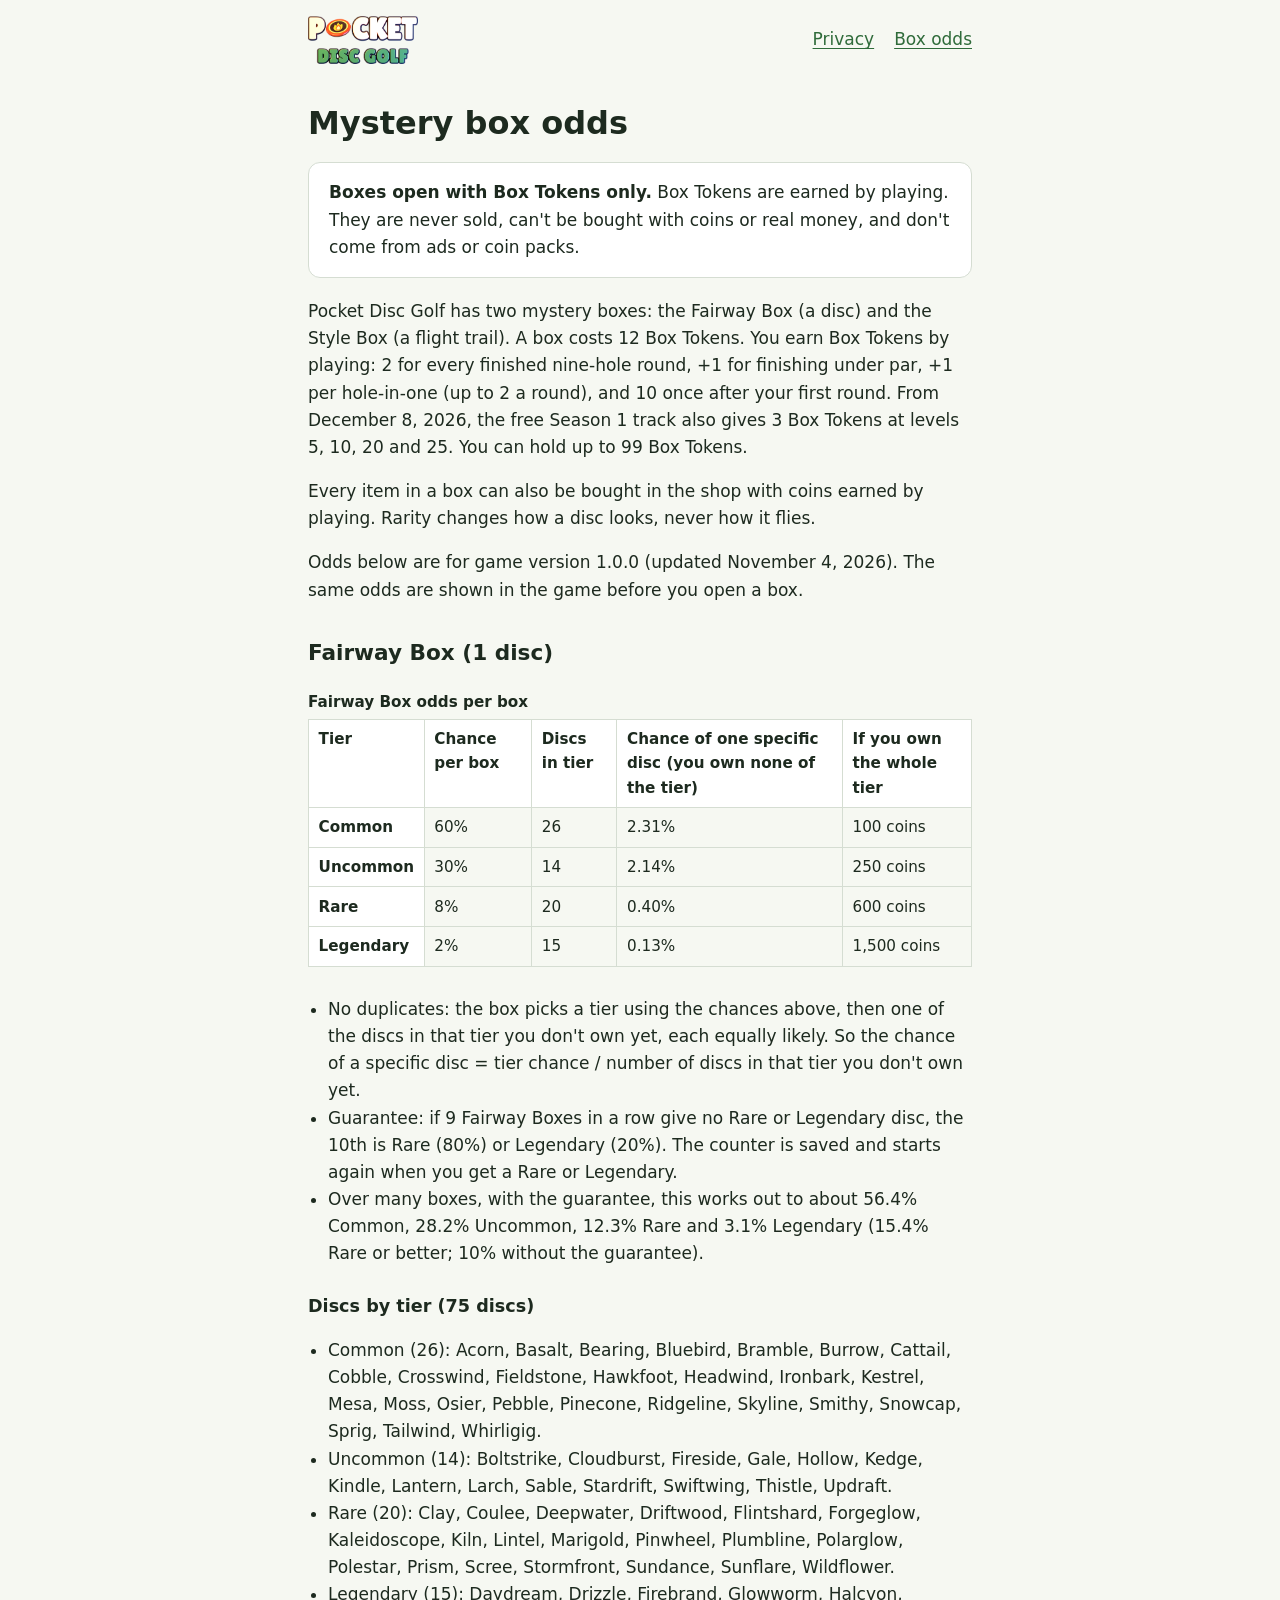
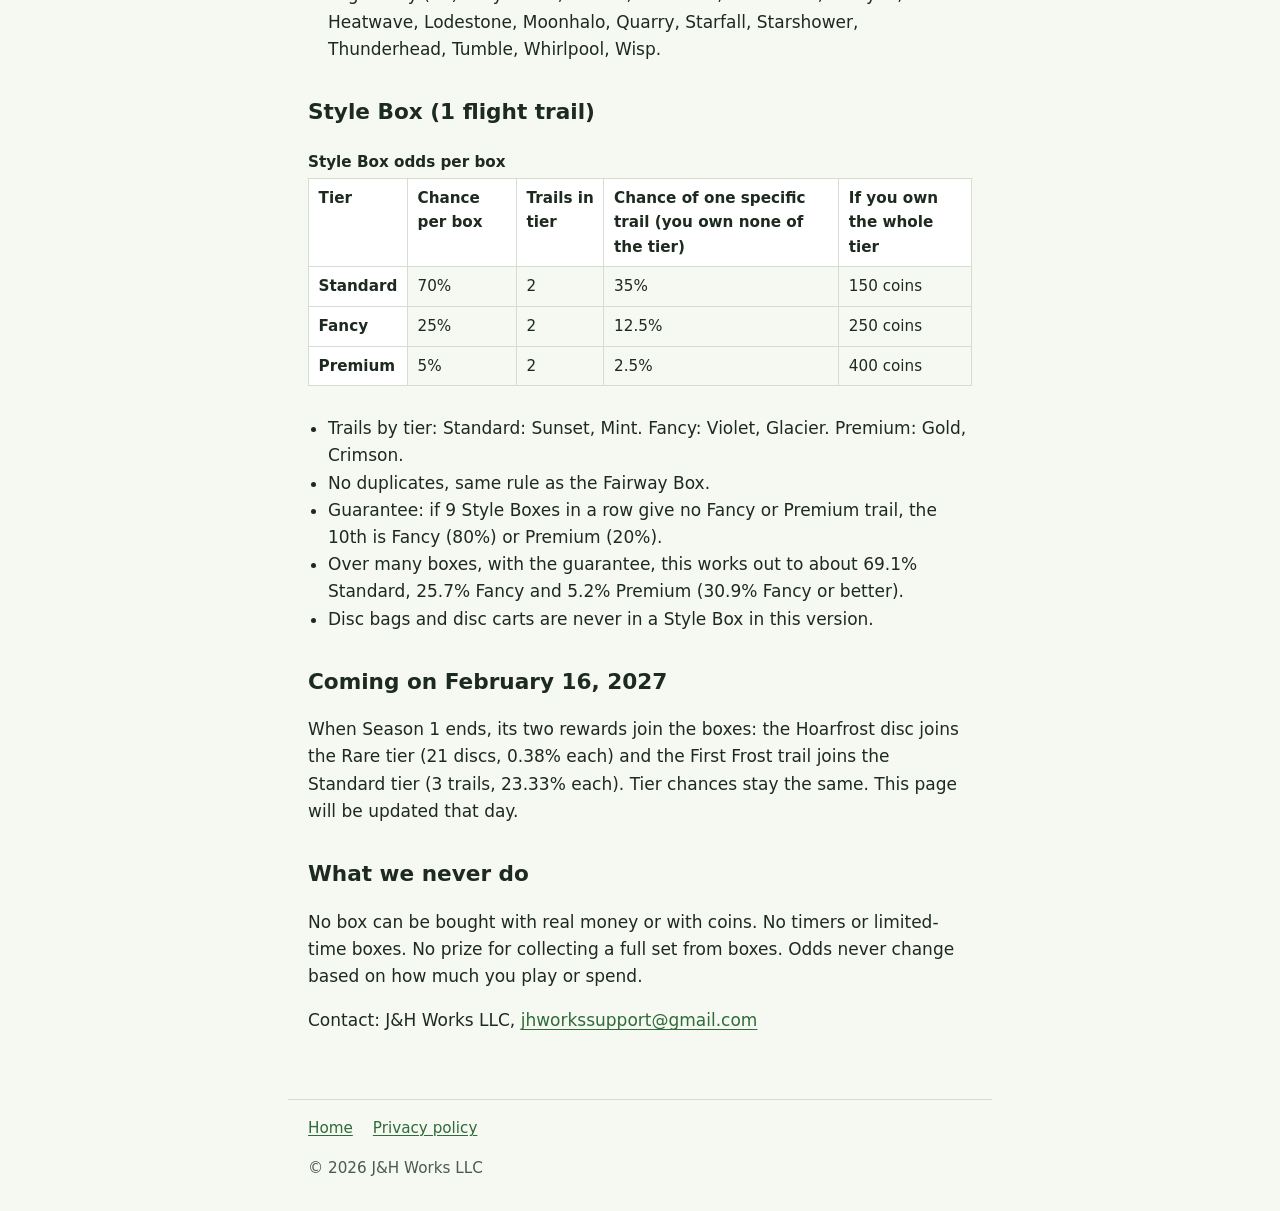
==== odds/index.html @ 50ba491c "Publish box odds page (from v1 6102a35)" ====
<!doctype html>
<html lang="en">
<head>
<meta charset="utf-8">
<meta name="viewport" content="width=device-width, initial-scale=1">
<title>Mystery box odds | Pocket Disc Golf</title>
<meta name="description" content="Pocket Disc Golf mystery box odds. Boxes open only with Box Tokens earned by playing; never sold.">
<link rel="icon" type="image/png" href="../assets/icon-192.png">
<link rel="stylesheet" href="../assets/site.css">
</head>
<body>
<!--
  STATUS: READY (dg-qa-community, job LISTING-ODDS, 2026-11-04). The PM publishes it; nothing here was pushed.
  Every number below was read from the v1 build: branch claude/project-thread-14v6n7 @ 6102a35 (draft PR #157), version 1.0.0.
  Printed by a headless Godot 4.5.2 run of the real code (GameState.reward_pool(), MysteryBoxes.odds/tier_size,
  ShopCatalog.style_pool()) for the dates 2026-11-04 and 2026-11-20, and checked with a 1,000,000-box simulation of
  MysteryBoxes.roll_tier + next_dry (seed 20261104). Full evidence: studio2/reviews/LISTING-ODDS.md.
  Code lines the numbers come from (at 6102a35):
    resources/economy/economy.tres:34      box_token_price = 12
    resources/economy/economy.tres:35-38   fairway_common 60, uncommon 30, rare 8, legendary 2
    resources/economy/economy.tres:39-41   style_standard 70, fancy 25, premium 5
    resources/economy/economy.tres:42-43   box_pity_after = 10, box_pity_top = 20 (pity box 80 / 20)
    resources/economy/economy.tres:20-23, 44-46  tier-full coins 100 / 250 / 600 / 1500 and 150 / 250 / 400
    resources/economy/economy.tres:28-33   token_round 2, token_under_par 1, token_ace 1, token_ace_cap 2, token_welcome 10, token_cap 99
    scripts/economy/MysteryBoxes.gd:37     odds() (normal and pity tables), :56 is_pity(), :65 roll_tier(), :103 roll() (no duplicates; full tier pays coins)
    autoload/GameState.gd:1023             reward_pool() = every disc in resources/discs/ that is out on the phone's date (75 at launch)
    resources/discs/hoarfrost.tres:22      Hoarfrost available_from 2027-02-16 (not in the launch pool)
    scripts/economy/ShopCatalog.gd:151     style_pool() = released trails + bags_for_sale(); autoload/GameState.gd:79 BAGS_ON_SALE := false (bags not in v1 boxes)
    scripts/economy/ShopCatalog.gd:18-28   the 6 launch trails (+ First Frost, available_from 2027-02-16)
    resources/liveops/season_01.tres       Season 1 free track (2026-12-08..2027-02-15) pays 3 Box Tokens at levels 5, 10, 20, 25
  Re-check this page whenever economy.tres, resources/discs/ or ShopCatalog changes, and on 2027-02-16 (see the note at the end).
-->
<a class="skip" href="#main">Skip to content</a>
<header>
  <nav aria-label="Main">
    <a class="home" href="../"><img src="../assets/logo-wordmark.png" width="110" height="48" alt="Pocket Disc Golf home"></a>
    <a href="../privacy/">Privacy</a>
    <a href="./" aria-current="page">Box odds</a>
  </nav>
</header>

<main id="main">
<h1>Mystery box odds</h1>

<p class="card"><strong>Boxes open with Box Tokens only.</strong> Box Tokens are earned by playing. They are never sold,
can't be bought with coins or real money, and don't come from ads or coin packs.</p>

<p>Pocket Disc Golf has two mystery boxes: the Fairway Box (a disc) and the Style Box (a flight trail). A box costs
12 Box Tokens. You earn Box Tokens by playing: 2 for every finished nine-hole round, +1 for finishing under par, +1 per
hole-in-one (up to 2 a round), and 10 once after your first round. From December 8, 2026, the free Season 1 track also
gives 3 Box Tokens at levels 5, 10, 20 and 25. You can hold up to 99 Box Tokens.</p>
<p>Every item in a box can also be bought in the shop with coins earned by playing. Rarity changes how a disc looks,
never how it flies.</p>
<p>Odds below are for game version 1.0.0 (updated November 4, 2026). The same odds are shown in the game before you
open a box.</p>

<h2>Fairway Box (1 disc)</h2>
<div class="table-wrap" tabindex="0" role="region" aria-label="Scrollable table">
<table>
  <caption>Fairway Box odds per box</caption>
  <thead>
    <tr><th scope="col">Tier</th><th scope="col">Chance per box</th><th scope="col">Discs in tier</th>
      <th scope="col">Chance of one specific disc (you own none of the tier)</th><th scope="col">If you own the whole tier</th></tr>
  </thead>
  <tbody>
    <tr><th scope="row">Common</th><td>60%</td><td>26</td><td>2.31%</td><td>100 coins</td></tr>
    <tr><th scope="row">Uncommon</th><td>30%</td><td>14</td><td>2.14%</td><td>250 coins</td></tr>
    <tr><th scope="row">Rare</th><td>8%</td><td>20</td><td>0.40%</td><td>600 coins</td></tr>
    <tr><th scope="row">Legendary</th><td>2%</td><td>15</td><td>0.13%</td><td>1,500 coins</td></tr>
  </tbody>
</table>
</div>
<ul>
  <li>No duplicates: the box picks a tier using the chances above, then one of the discs in that tier you don't own
    yet, each equally likely. So the chance of a specific disc = tier chance / number of discs in that tier you don't
    own yet.</li>
  <li>Guarantee: if 9 Fairway Boxes in a row give no Rare or Legendary disc, the 10th is Rare (80%) or Legendary (20%).
    The counter is saved and starts again when you get a Rare or Legendary.</li>
  <li>Over many boxes, with the guarantee, this works out to about 56.4% Common, 28.2% Uncommon, 12.3% Rare and
    3.1% Legendary (15.4% Rare or better; 10% without the guarantee).</li>
</ul>
<h3>Discs by tier (75 discs)</h3>
<ul>
  <li>Common (26): Acorn, Basalt, Bearing, Bluebird, Bramble, Burrow, Cattail, Cobble, Crosswind, Fieldstone,
    Hawkfoot, Headwind, Ironbark, Kestrel, Mesa, Moss, Osier, Pebble, Pinecone, Ridgeline, Skyline, Smithy, Snowcap,
    Sprig, Tailwind, Whirligig.</li>
  <li>Uncommon (14): Boltstrike, Cloudburst, Fireside, Gale, Hollow, Kedge, Kindle, Lantern, Larch, Sable, Stardrift,
    Swiftwing, Thistle, Updraft.</li>
  <li>Rare (20): Clay, Coulee, Deepwater, Driftwood, Flintshard, Forgeglow, Kaleidoscope, Kiln, Lintel, Marigold,
    Pinwheel, Plumbline, Polarglow, Polestar, Prism, Scree, Stormfront, Sundance, Sunflare, Wildflower.</li>
  <li>Legendary (15): Daydream, Drizzle, Firebrand, Glowworm, Halcyon, Heatwave, Lodestone, Moonhalo, Quarry,
    Starfall, Starshower, Thunderhead, Tumble, Whirlpool, Wisp.</li>
</ul>

<h2>Style Box (1 flight trail)</h2>
<div class="table-wrap" tabindex="0" role="region" aria-label="Scrollable table">
<table>
  <caption>Style Box odds per box</caption>
  <thead>
    <tr><th scope="col">Tier</th><th scope="col">Chance per box</th><th scope="col">Trails in tier</th>
      <th scope="col">Chance of one specific trail (you own none of the tier)</th><th scope="col">If you own the whole tier</th></tr>
  </thead>
  <tbody>
    <tr><th scope="row">Standard</th><td>70%</td><td>2</td><td>35%</td><td>150 coins</td></tr>
    <tr><th scope="row">Fancy</th><td>25%</td><td>2</td><td>12.5%</td><td>250 coins</td></tr>
    <tr><th scope="row">Premium</th><td>5%</td><td>2</td><td>2.5%</td><td>400 coins</td></tr>
  </tbody>
</table>
</div>
<ul>
  <li>Trails by tier: Standard: Sunset, Mint. Fancy: Violet, Glacier. Premium: Gold, Crimson.</li>
  <li>No duplicates, same rule as the Fairway Box.</li>
  <li>Guarantee: if 9 Style Boxes in a row give no Fancy or Premium trail, the 10th is Fancy (80%) or Premium (20%).</li>
  <li>Over many boxes, with the guarantee, this works out to about 69.1% Standard, 25.7% Fancy and 5.2% Premium
    (30.9% Fancy or better).</li>
  <li>Disc bags and disc carts are never in a Style Box in this version.</li>
</ul>

<h2>Coming on February 16, 2027</h2>
<p>When Season 1 ends, its two rewards join the boxes: the Hoarfrost disc joins the Rare tier (21 discs, 0.38% each)
and the First Frost trail joins the Standard tier (3 trails, 23.33% each). Tier chances stay the same. This page will
be updated that day.</p>

<h2>What we never do</h2>
<p>No box can be bought with real money or with coins. No timers or limited-time boxes. No prize for collecting a full
set from boxes. Odds never change based on how much you play or spend.</p>

<p>Contact: J&amp;H Works LLC, <a href="mailto:jhworkssupport@gmail.com">jhworkssupport@gmail.com</a></p>
</main>

<footer>
  <nav aria-label="Footer">
    <a href="../">Home</a>
    <a href="../privacy/">Privacy policy</a>
  </nav>
  <p>&copy; 2026 J&amp;H Works LLC</p>
</footer>
</body>
</html>
---- assets/site.css ----
/* Pocket Disc Golf website. One small stylesheet, system fonts only, no external requests. */
:root {
  --bg: #f6f8f2;
  --text: #1d2a1f;
  --muted: #4a5a4c;
  --accent: #2f6b3a;
  --accent-dark: #1f4a28;
  --card: #ffffff;
  --line: #d5ddd2;
  --todo-bg: #fff4d6;
  --todo-line: #b07a00;
}
@media (prefers-color-scheme: dark) {
  :root {
    --bg: #121a14;
    --text: #e7efe6;
    --muted: #b4c3b4;
    --accent: #8fd19a;
    --accent-dark: #b5e6bc;
    --card: #1b261d;
    --line: #34463a;
    --todo-bg: #3a2f10;
    --todo-line: #e0b54a;
  }
}
* { box-sizing: border-box; }
html { -webkit-text-size-adjust: 100%; }
body {
  margin: 0;
  background: var(--bg);
  color: var(--text);
  font: 1.0625rem/1.6 system-ui, -apple-system, "Segoe UI", Roboto, "Helvetica Neue", Arial, sans-serif;
}
.skip {
  position: absolute; left: -999px; top: 0;
  background: var(--accent); color: #fff; padding: .5rem 1rem;
}
.skip:focus { left: 0; z-index: 10; }
header, main, footer { max-width: 44rem; margin: 0 auto; padding: 1rem 1.25rem; }
header nav { display: flex; flex-wrap: wrap; gap: .25rem 1.25rem; align-items: center; }
header nav a.home { font-weight: 700; margin-right: auto; display: inline-block; line-height: 0; }
header nav a.home img { display: block; height: 48px; width: auto; }
a { color: var(--accent); text-underline-offset: .15em; }
a:hover { color: var(--accent-dark); }
a:focus-visible, .button:focus-visible { outline: 3px solid var(--accent); outline-offset: 3px; border-radius: 4px; }
h1 { font-size: 2rem; line-height: 1.2; margin: .5rem 0; }
h2 { font-size: 1.35rem; margin: 2rem 0 .5rem; }
h3 { font-size: 1.1rem; margin: 1.5rem 0 .25rem; }
.hero { text-align: center; padding-top: 1rem; }
.hero img { width: 160px; height: 160px; border-radius: 22%; box-shadow: 0 4px 18px rgba(0,0,0,.18); }
.tagline { font-size: 1.3rem; font-weight: 700; color: var(--accent); margin: .25rem 0 1rem; }
.button {
  display: inline-block; background: var(--accent); color: #fff; text-decoration: none;
  padding: .8rem 1.4rem; border-radius: 999px; font-weight: 700; min-height: 48px;
}
@media (prefers-color-scheme: dark) { .button { color: #0d1a10; } }
.button:hover { background: var(--accent-dark); color: #fff; }
.card { background: var(--card); border: 1px solid var(--line); border-radius: 12px; padding: 1rem 1.25rem; margin: 1.25rem 0; }
.todo { background: var(--todo-bg); border-left: 4px solid var(--todo-line); padding: .5rem .75rem; font-size: .95rem; }
ul { padding-left: 1.25rem; }
address { font-style: normal; }
.table-wrap { overflow-x: auto; }
table { border-collapse: collapse; width: 100%; margin: .75rem 0; font-size: .95rem; }
th, td { border: 1px solid var(--line); padding: .45rem .6rem; text-align: left; vertical-align: top; }
th { background: var(--card); }
caption { text-align: left; font-weight: 700; padding-bottom: .25rem; }
.muted, footer { color: var(--muted); font-size: .95rem; }
footer { border-top: 1px solid var(--line); margin-top: 2rem; }
footer nav { display: flex; flex-wrap: wrap; gap: .25rem 1.25rem; }
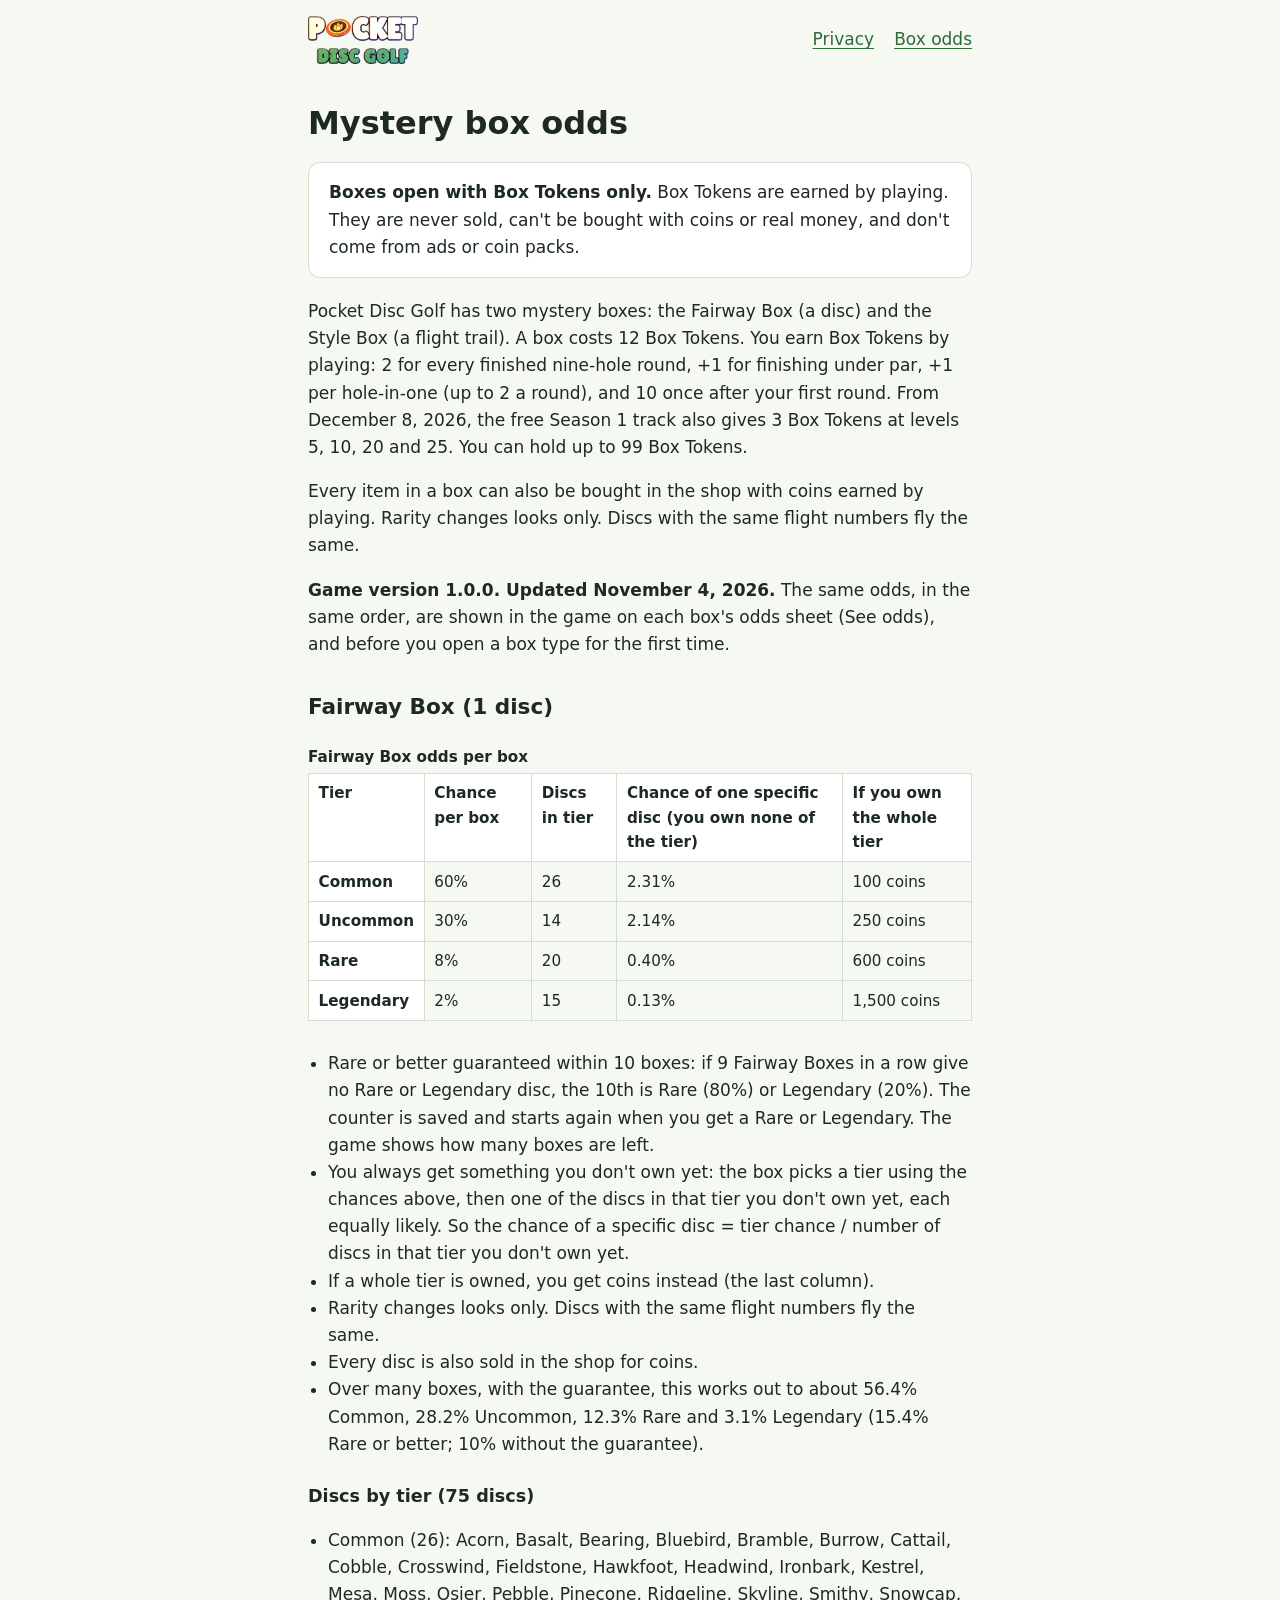
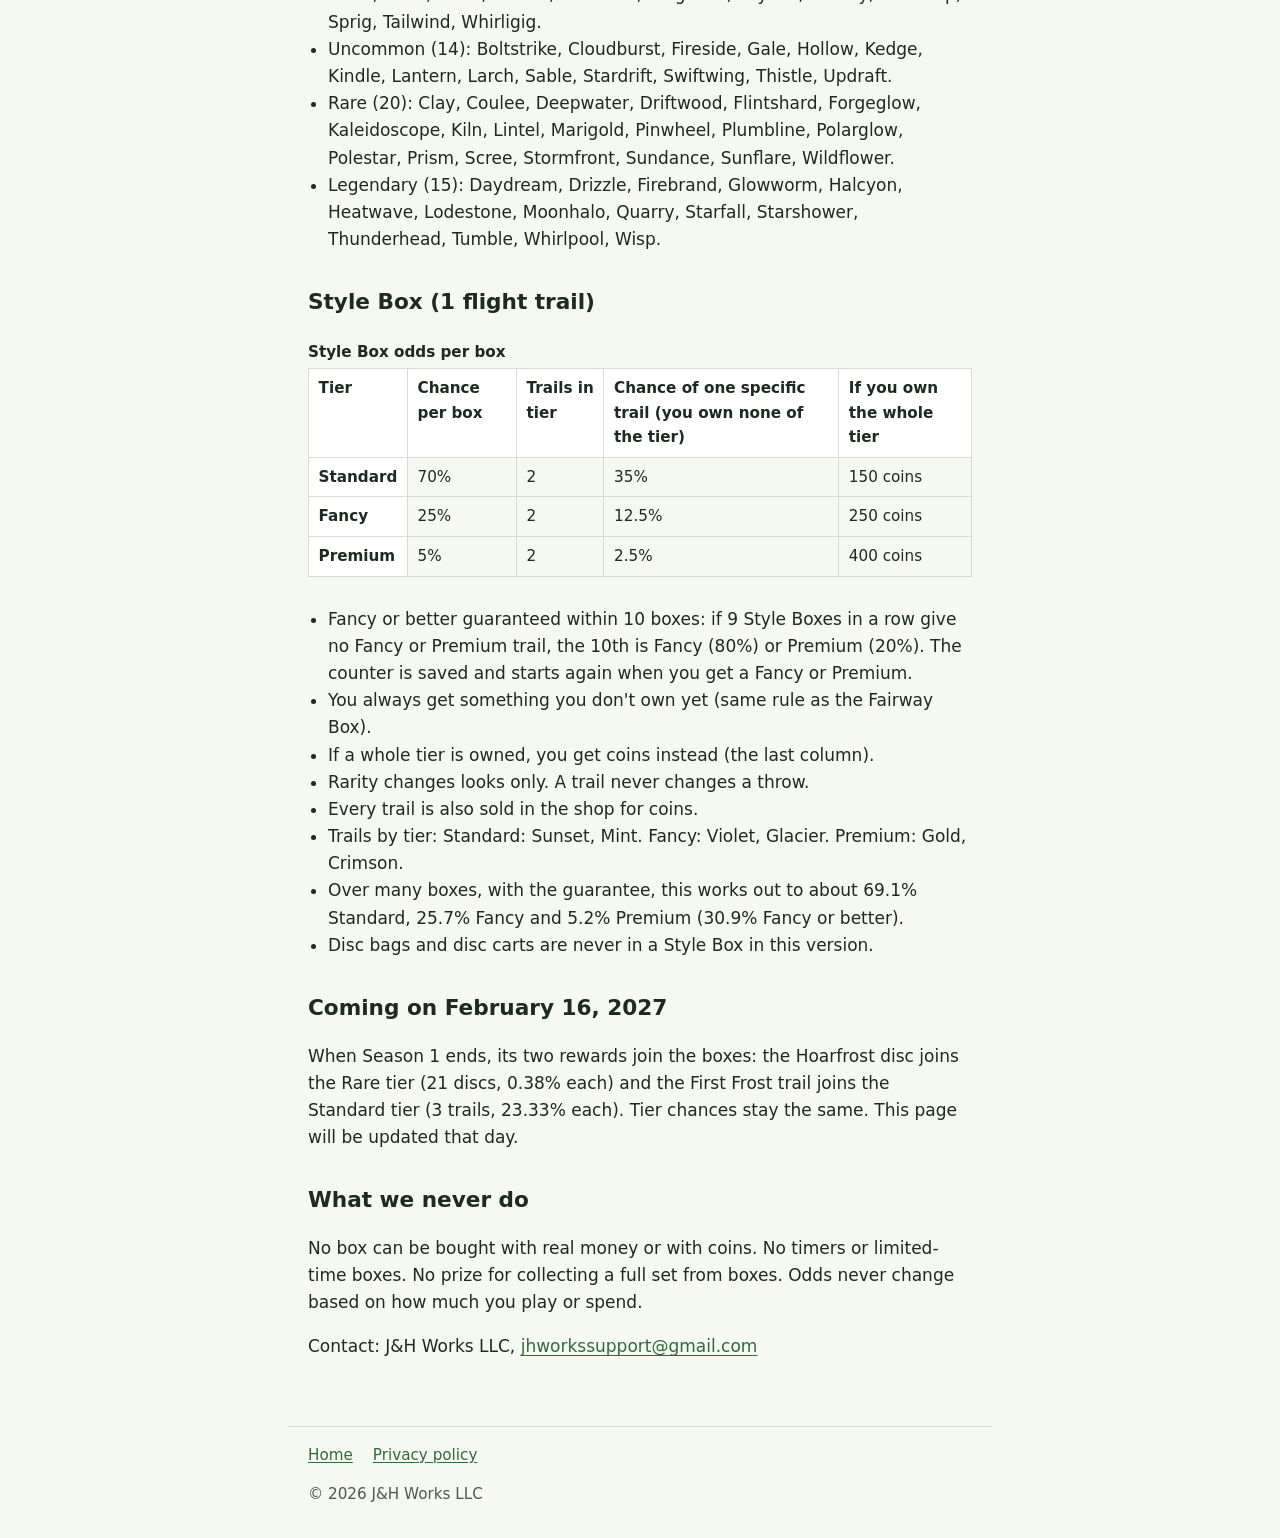
==== commit e489a6dd: "Odds page: same order and wording as the in-game sheet (numbers unchanged)" ====
--- a/odds/index.html
+++ b/odds/index.html
@@ -10,7 +10,11 @@
 </head>
 <body>
 <!--
-  STATUS: READY (dg-qa-community, job LISTING-ODDS, 2026-11-04). The PM publishes it; nothing here was pushed.
+  STATUS: READY (dg-qa-community, job LISTING-ODDS, 2026-11-04; re-synced to the in-game sheet order in job ODDS-SYNC,
+  2026-11-04, numbers re-dumped from 6102a35: unchanged). The PM publishes it; nothing here was pushed.
+  In-game sheet order (scripts/mobile/BoxOverlay.gd:104-118 at 6102a35): tier rows (name, %, owned x/y) -> pity line ->
+  "You always get something you don't own yet." -> "If a whole tier is owned, you get coins instead." -> RARITY_LINE ->
+  "Every item is also sold in the shop for coins." Keep each box section in that order.
   Every number below was read from the v1 build: branch claude/project-thread-14v6n7 @ 6102a35 (draft PR #157), version 1.0.0.
   Printed by a headless Godot 4.5.2 run of the real code (GameState.reward_pool(), MysteryBoxes.odds/tier_size,
   ShopCatalog.style_pool()) for the dates 2026-11-04 and 2026-11-20, and checked with a 1,000,000-box simulation of
@@ -49,10 +53,10 @@
 12 Box Tokens. You earn Box Tokens by playing: 2 for every finished nine-hole round, +1 for finishing under par, +1 per
 hole-in-one (up to 2 a round), and 10 once after your first round. From December 8, 2026, the free Season 1 track also
 gives 3 Box Tokens at levels 5, 10, 20 and 25. You can hold up to 99 Box Tokens.</p>
-<p>Every item in a box can also be bought in the shop with coins earned by playing. Rarity changes how a disc looks,
-never how it flies.</p>
-<p>Odds below are for game version 1.0.0 (updated November 4, 2026). The same odds are shown in the game before you
-open a box.</p>
+<p>Every item in a box can also be bought in the shop with coins earned by playing. Rarity changes looks only. Discs
+with the same flight numbers fly the same.</p>
+<p><strong>Game version 1.0.0. Updated November 4, 2026.</strong> The same odds, in the same order, are shown in the
+game on each box's odds sheet (See odds), and before you open a box type for the first time.</p>
 
 <h2>Fairway Box (1 disc)</h2>
 <div class="table-wrap" tabindex="0" role="region" aria-label="Scrollable table">
@@ -71,11 +75,15 @@
 </table>
 </div>
 <ul>
-  <li>No duplicates: the box picks a tier using the chances above, then one of the discs in that tier you don't own
-    yet, each equally likely. So the chance of a specific disc = tier chance / number of discs in that tier you don't
-    own yet.</li>
-  <li>Guarantee: if 9 Fairway Boxes in a row give no Rare or Legendary disc, the 10th is Rare (80%) or Legendary (20%).
-    The counter is saved and starts again when you get a Rare or Legendary.</li>
+  <li>Rare or better guaranteed within 10 boxes: if 9 Fairway Boxes in a row give no Rare or Legendary disc, the 10th
+    is Rare (80%) or Legendary (20%). The counter is saved and starts again when you get a Rare or Legendary. The game
+    shows how many boxes are left.</li>
+  <li>You always get something you don't own yet: the box picks a tier using the chances above, then one of the discs
+    in that tier you don't own yet, each equally likely. So the chance of a specific disc = tier chance / number of
+    discs in that tier you don't own yet.</li>
+  <li>If a whole tier is owned, you get coins instead (the last column).</li>
+  <li>Rarity changes looks only. Discs with the same flight numbers fly the same.</li>
+  <li>Every disc is also sold in the shop for coins.</li>
   <li>Over many boxes, with the guarantee, this works out to about 56.4% Common, 28.2% Uncommon, 12.3% Rare and
     3.1% Legendary (15.4% Rare or better; 10% without the guarantee).</li>
 </ul>
@@ -108,9 +116,13 @@
 </table>
 </div>
 <ul>
+  <li>Fancy or better guaranteed within 10 boxes: if 9 Style Boxes in a row give no Fancy or Premium trail, the 10th
+    is Fancy (80%) or Premium (20%). The counter is saved and starts again when you get a Fancy or Premium.</li>
+  <li>You always get something you don't own yet (same rule as the Fairway Box).</li>
+  <li>If a whole tier is owned, you get coins instead (the last column).</li>
+  <li>Rarity changes looks only. A trail never changes a throw.</li>
+  <li>Every trail is also sold in the shop for coins.</li>
   <li>Trails by tier: Standard: Sunset, Mint. Fancy: Violet, Glacier. Premium: Gold, Crimson.</li>
-  <li>No duplicates, same rule as the Fairway Box.</li>
-  <li>Guarantee: if 9 Style Boxes in a row give no Fancy or Premium trail, the 10th is Fancy (80%) or Premium (20%).</li>
   <li>Over many boxes, with the guarantee, this works out to about 69.1% Standard, 25.7% Fancy and 5.2% Premium
     (30.9% Fancy or better).</li>
   <li>Disc bags and disc carts are never in a Style Box in this version.</li>
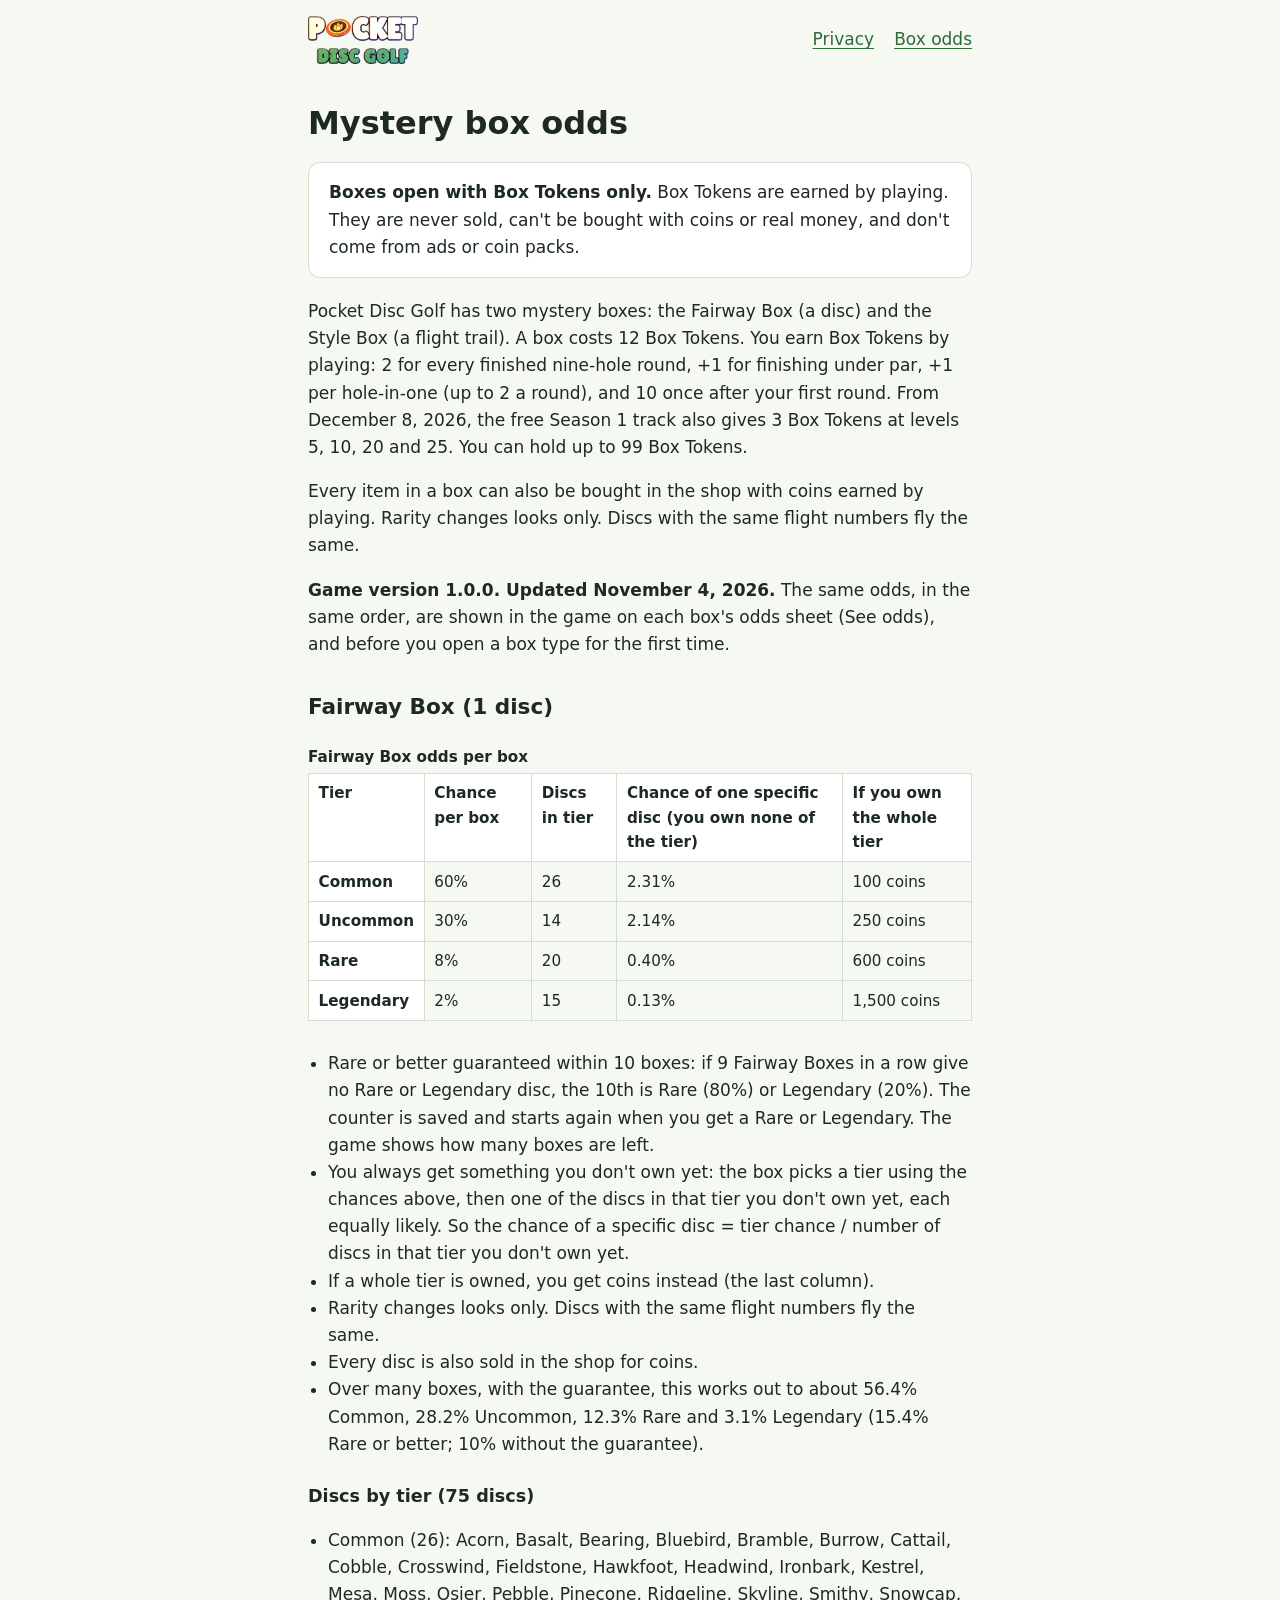
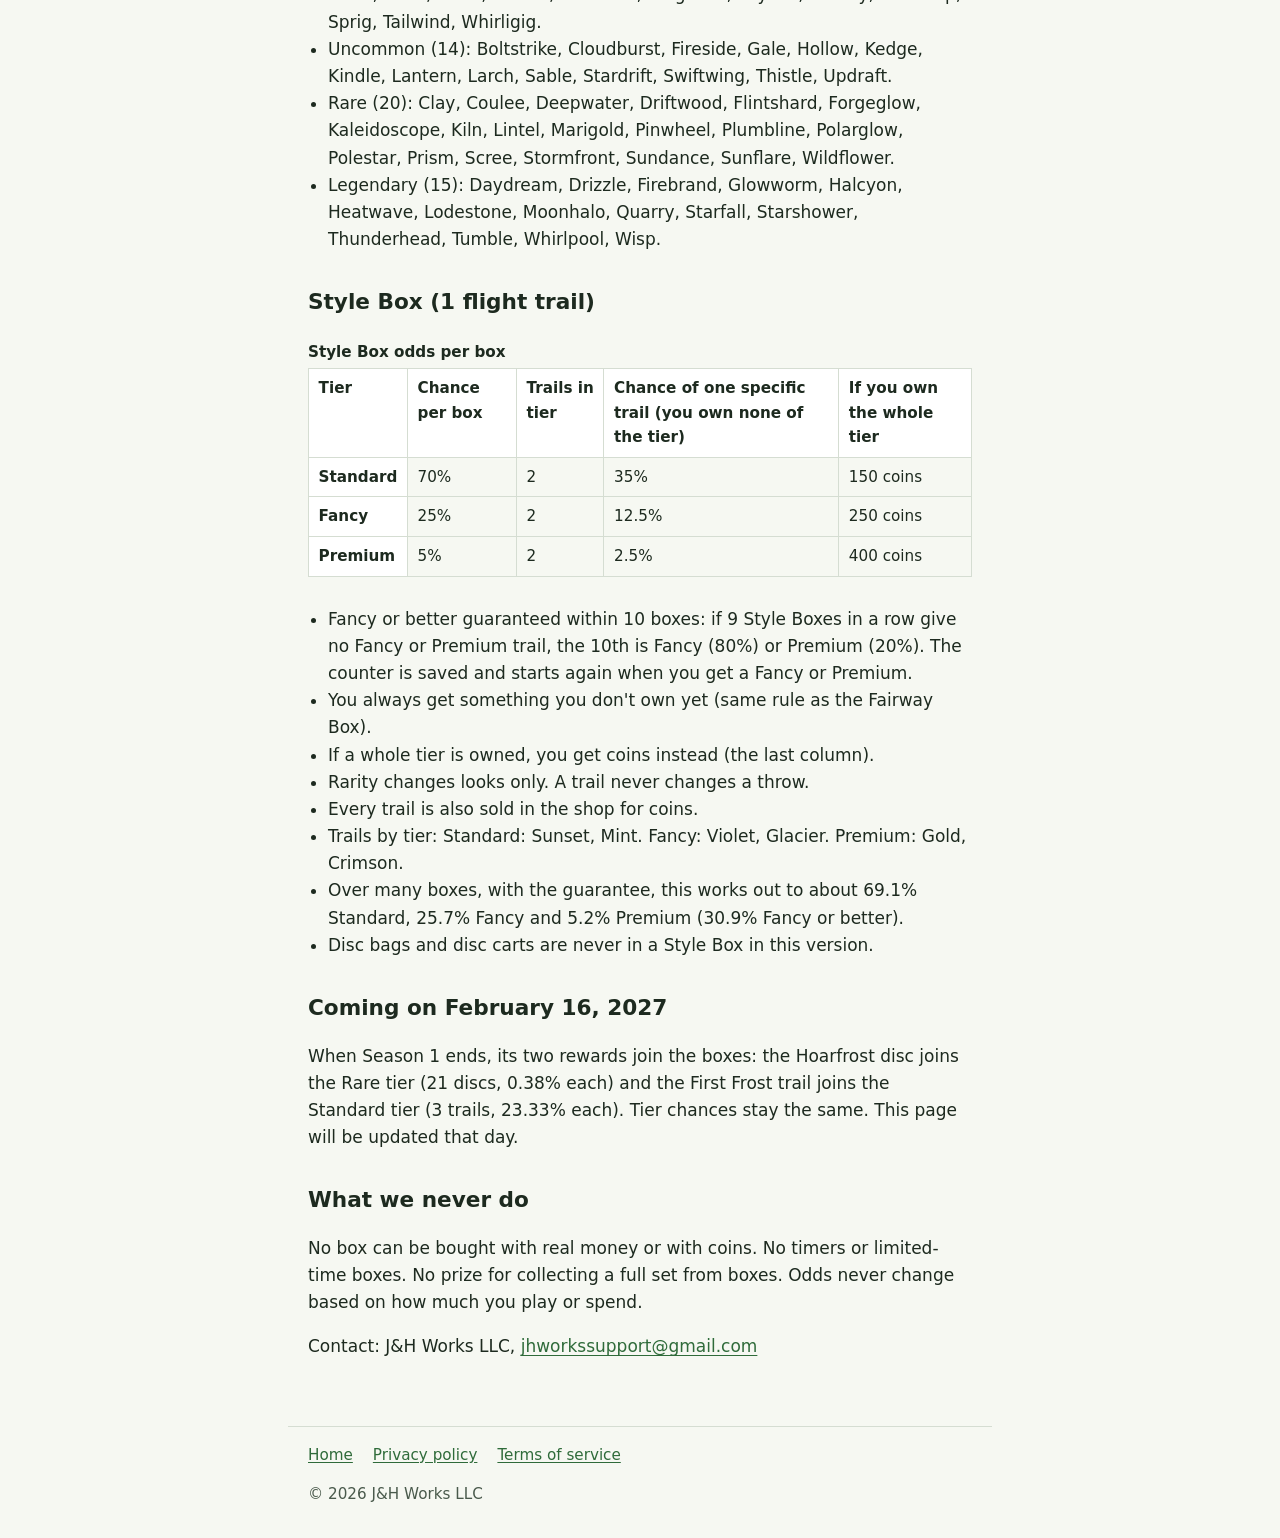
==== commit fe067fe2: "Add Terms of Service page (effective November 5, 2026) + footer links" ====
--- a/odds/index.html
+++ b/odds/index.html
@@ -144,6 +144,7 @@
   <nav aria-label="Footer">
     <a href="../">Home</a>
     <a href="../privacy/">Privacy policy</a>
+    <a href="../terms/">Terms of service</a>
   </nav>
   <p>&copy; 2026 J&amp;H Works LLC</p>
 </footer>
